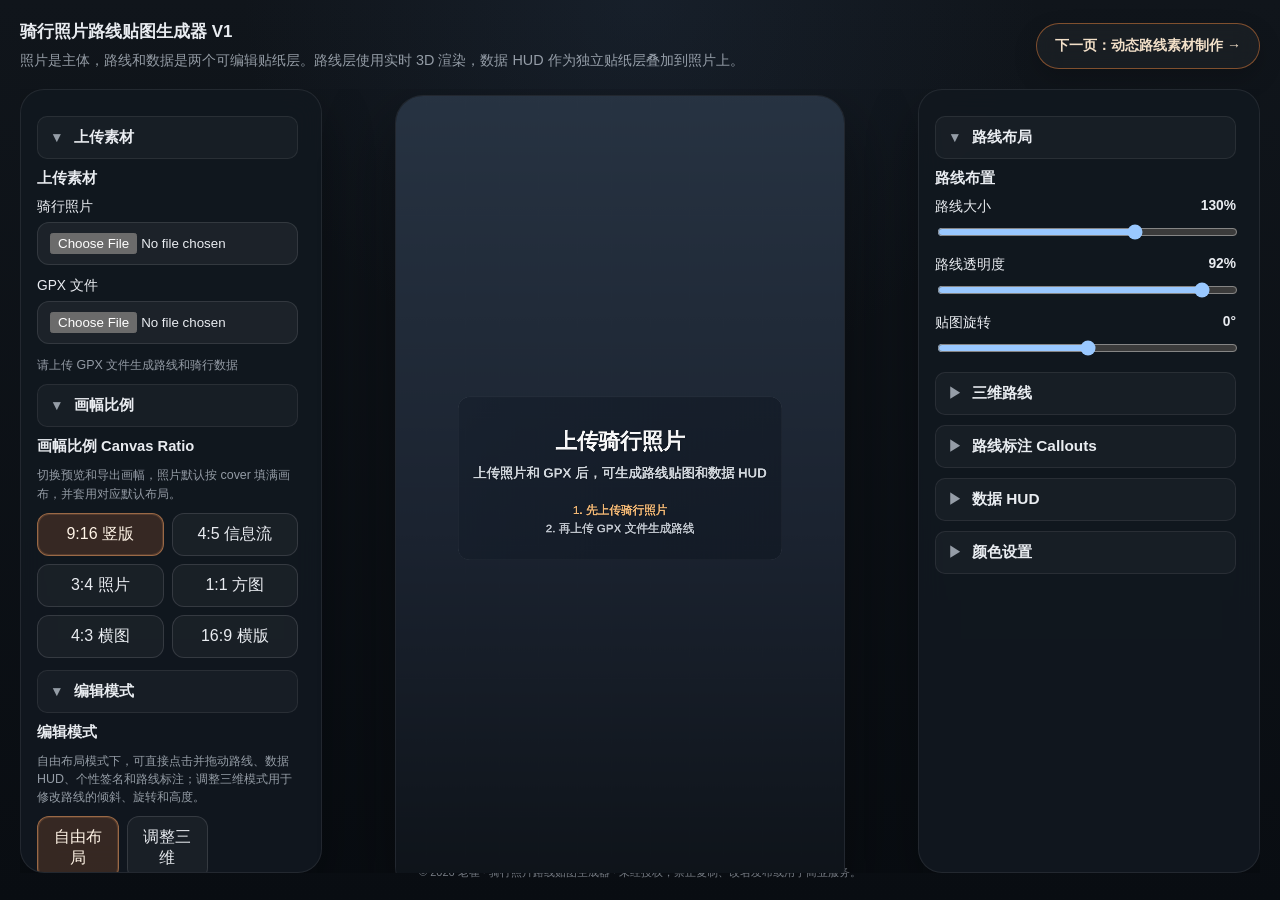
==== index.html @ 3a166960 "Release RC1.2 mobile protected" ====
﻿<!doctype html>
<html lang="zh-CN">
<head>
  <meta charset="utf-8">
  <meta name="viewport" content="width=device-width, initial-scale=1">
  <meta http-equiv="refresh" content="0; url=./route_card_v1_visual_bridge_dev.html">
  <title>Cycling Poster RC1</title>
</head>
<body>
  <p><a href="./route_card_v1_visual_bridge_dev.html">打开静态路线卡片页面</a></p>
</body>
</html>
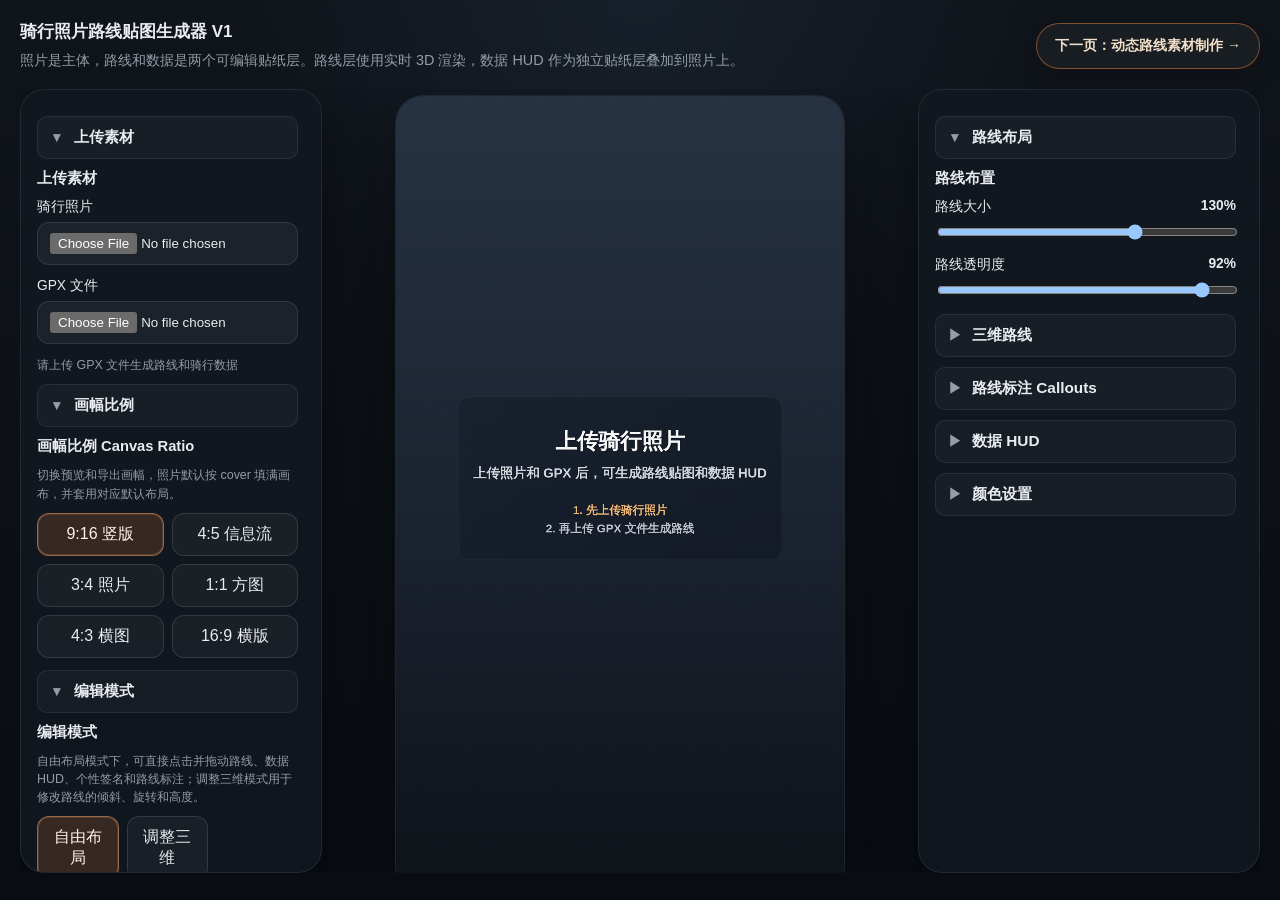
==== commit 44921255: "Release RC1.2.1 mobile protected hotfix" ====
--- a/index.html
+++ b/index.html
@@ -3,10 +3,16 @@
 <head>
   <meta charset="utf-8">
   <meta name="viewport" content="width=device-width, initial-scale=1">
-  <meta http-equiv="refresh" content="0; url=./route_card_v1_visual_bridge_dev.html">
-  <title>Cycling Poster RC1</title>
+    <meta name="author" content="老崔">
+  <meta name="copyright" content="© 2026 老崔">
+  <meta name="release-channel" content="RC1.2.1-mobile-protected">
+  <meta name="release-protection" content="terser-minified-no-sourcemap">
+<meta http-equiv="refresh" content="0; url=./route_card_v1_visual_bridge_dev.html">
+  <title>Cycling Poster RC1.2.1 Mobile Protected</title>
 </head>
 <body>
   <p><a href="./route_card_v1_visual_bridge_dev.html">打开静态路线卡片页面</a></p>
 </body>
-</html>
+</html>
+
+
